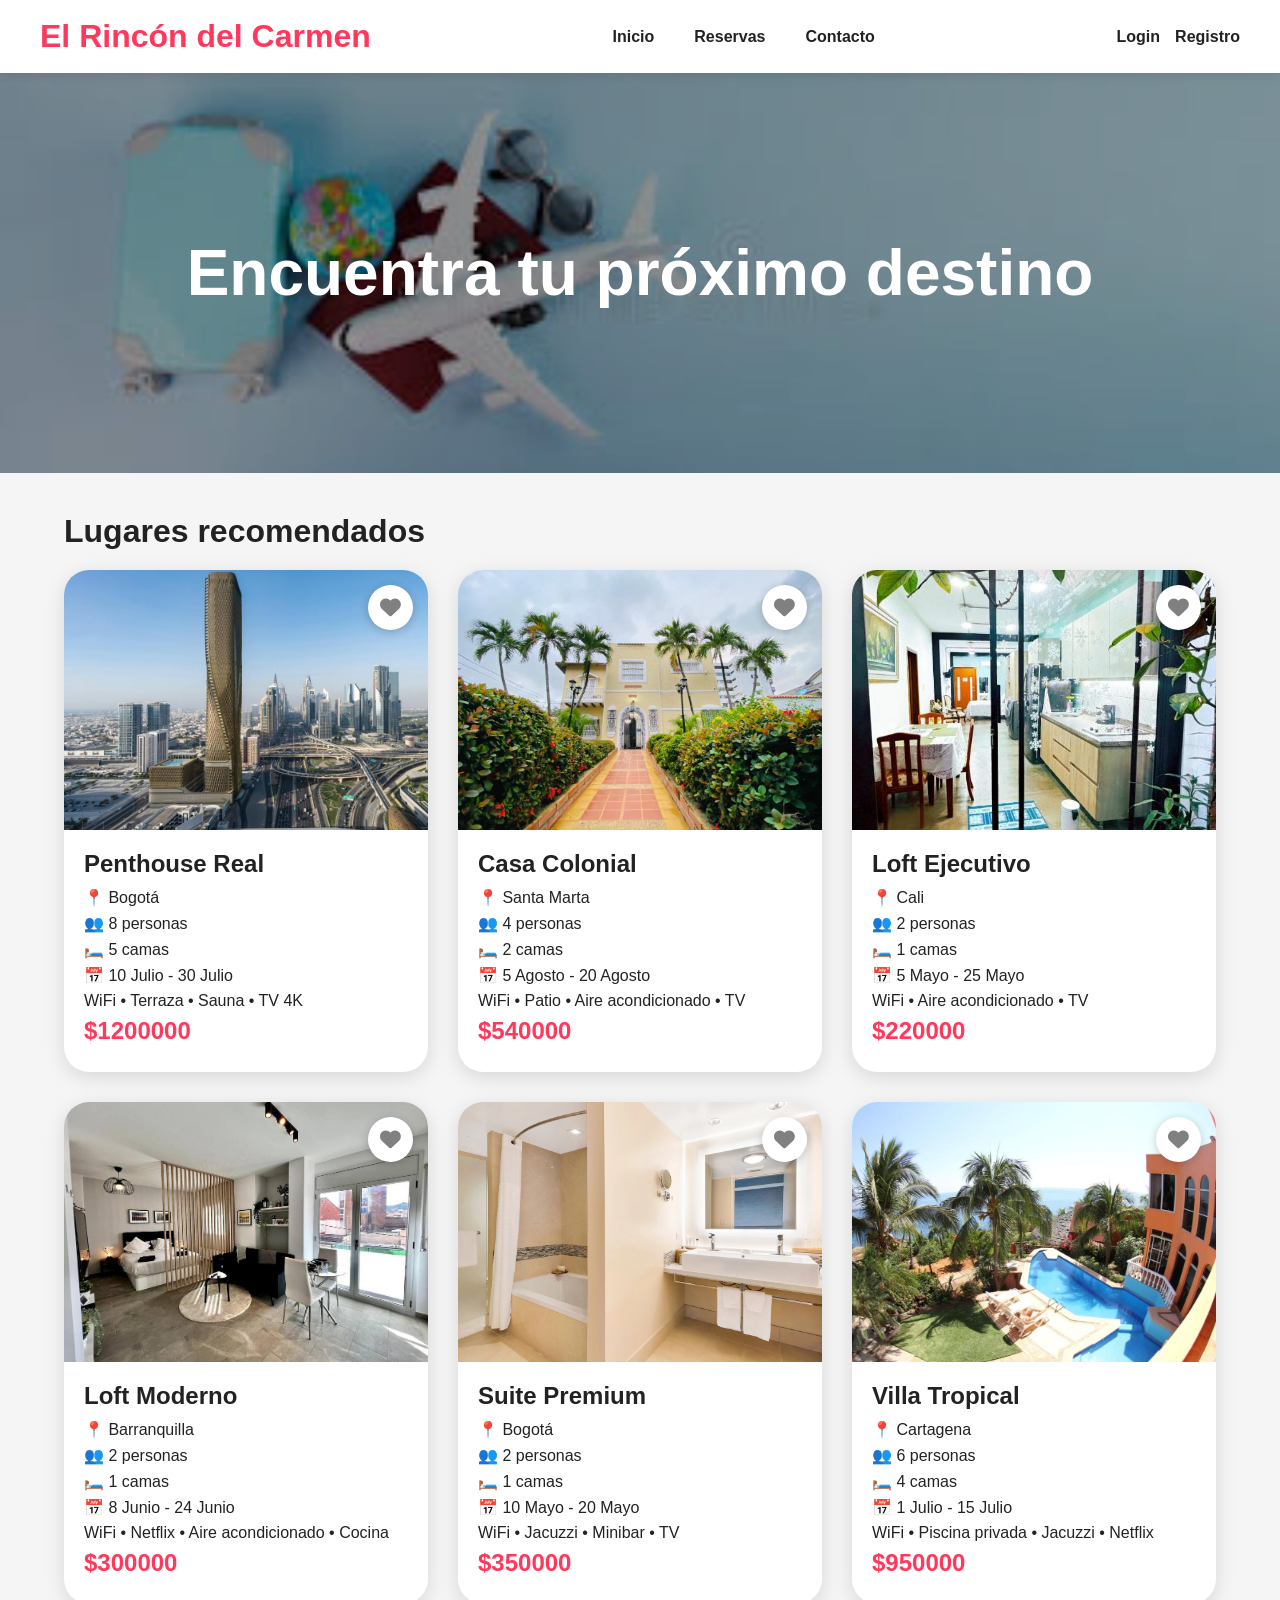
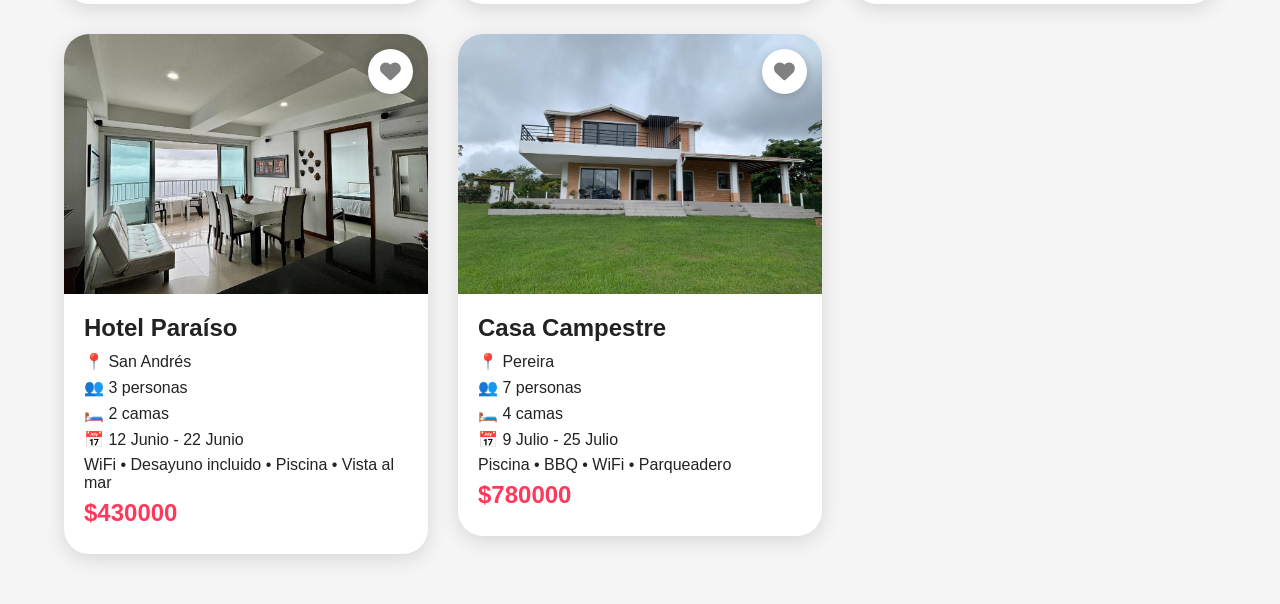
==== index.html @ 82871f6f "feat: fdgfd gfdgf  fgd" ====
<!DOCTYPE html>
<html lang="es">

<head>

    <meta charset="UTF-8">

    <meta
    name="viewport"
    content="width=device-width, initial-scale=1.0"
    >

    <title>Inicio</title>

    <link
    rel="stylesheet"
    href="css/style.css"
    >

    <link
    rel="stylesheet"
    href="https://cdnjs.cloudflare.com/ajax/libs/font-awesome/6.5.1/css/all.min.css"
    >

</head>

<body>

<header>

    <nav class="navbar">

        <div class="logo">
            El Rincón del Carmen
        </div>

        <div class="nav-center">

            <a href="index.html">
                Inicio
            </a>

            <a href="reservas.html">
                Reservas
            </a>

            <a href="contacto.html">
                Contacto
            </a>

        </div>

        <div class="nav-right">

            <a href="login.html">
                Login
            </a>

            <a href="register.html">
                Registro
            </a>

        </div>

    </nav>

</header>

<section class="hero">

    <h1>
        Encuentra tu próximo destino
    </h1>

</section>



<h2 class="section-title">
    Lugares recomendados
</h2>

<section
class="cards"
id="cards"
>

</section>
<script src="js/database.js"></script>
<script src="js/navbar.js"></script>
<script src="js/favoritos.js"></script>
<script src="js/index.js"></script>

</body>
</html>
---- css/style.css ----
*{
    margin:0;
    padding:0;
    box-sizing:border-box;
    font-family:Arial, Helvetica, sans-serif;
}

body{
    background:#f5f5f5;
    color:#222;
}

/* NAVBAR */

header{
    width:100%;
    background:white;
    box-shadow:0 2px 10px rgba(0,0,0,0.1);
    position:sticky;
    top:0;
    z-index:1000;
}

.navbar{
    max-width:1400px;
    margin:auto;
    padding:18px 40px;

    display:flex;
    align-items:center;
    justify-content:space-between;
}

.logo{
    font-size:2rem;
    font-weight:bold;
    color:#ff385c;
}

.nav-center{
    display:flex;
    gap:40px;
}

.nav-right{
    display:flex;
    gap:25px;
}

.navbar a{
    text-decoration:none;
    color:#222;
    font-weight:600;
    transition:0.3s;
}

.navbar a:hover{
    color:#ff385c;
}

/* HERO */

.hero{
    height:400px;
    background:url("../assets/img/banner.jpg");
    background-size:cover;
    background-position:center;

    display:flex;
    align-items:center;
    justify-content:center;

    position:relative;
}

.hero::before{
    content:"";
    position:absolute;
    inset:0;
    background:rgba(0,0,0,0.4);
}

.hero h1{
    position:relative;
    color:white;
    font-size:4rem;
    z-index:2;
}

/* SEARCH */

.search-container{
    display:flex;
    justify-content:center;
    margin:40px 0;
}

#buscador{
    width:70%;
    max-width:900px;

    padding:18px 25px;
    border:none;
    border-radius:40px;

    font-size:1rem;

    background:white;

    box-shadow:0 2px 12px rgba(0,0,0,0.1);
}

/* TITLES */

.section-title{
    width:90%;
    margin:40px auto 20px auto;
    font-size:2rem;
}

/* CARDS */

.cards{
    width:90%;
    margin:auto;

    display:grid;
    grid-template-columns:repeat(auto-fit,minmax(320px,1fr));
    gap:30px;

    padding-bottom:50px;
}

.card{
    background:white;
    border-radius:25px;
    overflow:hidden;

    box-shadow:0 5px 20px rgba(0,0,0,0.12);

    position:relative;

    transition:0.3s;
}

.card:hover{
    transform:translateY(-5px);
}

.carousel{
    display:flex;
    overflow-x:auto;
    scroll-snap-type:x mandatory;
}

.carousel img{
    width:100%;
    height:260px;
    object-fit:cover;
    flex-shrink:0;
    scroll-snap-align:start;
}

.favorite{
    position:absolute;
    top:15px;
    right:15px;

    width:45px;
    height:45px;

    border-radius:50%;
    background:white;

    display:flex;
    align-items:center;
    justify-content:center;

    cursor:pointer;

    box-shadow:0 2px 10px rgba(0,0,0,0.2);
}

.favorite i{
    color:gray;
    font-size:1.3rem;
}

.favorite i.active{
    color:red;
}

.card-content{
    padding:20px;
}

.card-content h3{
    margin-bottom:10px;
    font-size:1.5rem;
}

.card-content p{
    margin:7px 0;
}

.price{
    font-size:1.5rem;
    font-weight:bold;
    color:#ff385c;
}

button{
    width:100%;
    padding:14px;
    border:none;
    border-radius:12px;

    background:#ff385c;
    color:white;

    font-size:1rem;
    font-weight:bold;

    cursor:pointer;

    margin-top:15px;
}

button:hover{
    background:#e12d50;
}

/* FORMULARIOS */

.form-page{
    min-height:100vh;

    display:flex;
    justify-content:center;
    align-items:center;

    padding:40px;
}

.form-container{
    width:100%;
    max-width:500px;

    background:white;
    padding:40px;

    border-radius:25px;

    box-shadow:0 5px 20px rgba(0,0,0,0.15);
}

.form-container h1{
    margin-bottom:25px;
    text-align:center;
}

.form-container form{
    display:flex;
    flex-direction:column;
    gap:15px;
}

.form-container input{
    padding:15px;
    border-radius:12px;
    border:1px solid #ccc;
    font-size:1rem;
}

/* CONTACTO */

.contact-container{
    width:90%;
    max-width:1200px;
    margin:60px auto;

    display:grid;
    grid-template-columns:1fr 1fr;
    gap:40px;
}

.contact-box{
    background:white;
    padding:30px;
    border-radius:20px;
    box-shadow:0 5px 20px rgba(0,0,0,0.1);
}

.contact-box h2{
    margin-bottom:20px;
}

/* RESPONSIVE */

@media(max-width:900px){

    .navbar{
        flex-direction:column;
        gap:20px;
    }

    .nav-center{
        gap:20px;
    }

    .hero h1{
        font-size:2.3rem;
        text-align:center;
        padding:0 20px;
    }

    #buscador{
        width:90%;
    }

    .contact-container{
        grid-template-columns:1fr;
    }
}

@media(max-width:600px){

    .nav-center,
    .nav-right{
        flex-wrap:wrap;
        justify-content:center;
    }

    .hero{
        height:300px;
    }

    .hero h1{
        font-size:2rem;
    }

    .cards{
        grid-template-columns:1fr;
    }
    .card-content a{
    text-decoration: none;
    color: #222;
}

.card-content a:hover{
    color: #ff385c;
}

.card-content h3{
    color: #222;
    text-decoration: none;
}

.price{
    color: #ff385c;
    font-weight: bold;
    font-size: 30px;
    margin-top: 10px;
}
.banner{
    width: 100%;
    height: 420px;

    background-image:
    linear-gradient(
        rgba(0,0,0,0.45),
        rgba(0,0,0,0.45)
    ),
    url("../assets/img/banner.jpg");

    background-size: cover;
    background-position: center;

    display: flex;
    align-items: center;
    justify-content: center;

    margin-bottom: 50px;
}

.banner-overlay{
    text-align: center;
    color: white;
}

.banner-overlay h1{
    font-size: 60px;
    margin-bottom: 10px;
}

.banner-overlay p{
    font-size: 22px;
}
}
.card-link{
    text-decoration: none;
    color: inherit;
    display: block;
}

.card-link:hover{
    transform: scale(1.01);
}



.cancelar{

    width: 100%;
    padding: 12px;
    border: none;
    border-radius: 10px;
    background: #111;
    color: white;
    font-size: 15px;
    font-weight: 600;
    cursor: pointer;
    transition: 0.3s;
    margin-top: 10px;
}

.cancelar:hover{

    background: #000;
    transform: scale(1.02);
}

/* ========================= */
/* RESPONSIVE MOVIL */
/* ========================= */

@media(max-width: 768px){

    nav{

        flex-direction: column;
        gap: 15px;
        padding: 15px 20px;
        text-align: center;
    }

    .nav-left{

        width: 100%;
        justify-content: center;
        flex-wrap: wrap;
        gap: 15px;
    }

    .nav-right{

        width: 100%;
        justify-content: center;
        flex-wrap: wrap;
        gap: 10px;
    }

    .logo{

        font-size: 24px;
        text-align: center;
    }

    .hero{

        height: 300px;
        padding: 20px;
        text-align: center;
    }

    .hero-content{

        width: 100%;
        padding: 20px;
    }

    .hero-content h1{

        font-size: 32px;
        line-height: 1.2;
    }

    .hero-content p{

        font-size: 16px;
    }

    .cards{

        grid-template-columns: 1fr;
        padding: 20px;
    }

    .card{

        width: 100%;
    }

    .card img,
    .carousel-img{

        height: 220px;
    }

    .contact-container{

        flex-direction: column;
        padding: 20px;
    }

    .contact-card{

        max-width: 100%;
        padding: 25px;
    }

    .map{

        width: 100%;
        height: 300px;
    }

    .auth-container{

        width: 95%;
        padding: 25px;
    }

    input,
    button{

        font-size: 16px;
    }

    .search-container{

        width: 100%;
        padding: 0 20px;
    }

    #buscador{

        width: 100%;
    }

}
/* ========================= */
/* SCROLLBAR CARRUSEL */
/* ========================= */

.carousel::-webkit-scrollbar{

    height: 10px;
}

.carousel::-webkit-scrollbar-track{

    background: #ddd;
    border-radius: 20px;
}

.carousel::-webkit-scrollbar-thumb{

    background: #ff385c;
    border-radius: 20px;
}

.carousel::-webkit-scrollbar-thumb:hover{

    background: #e11d48;
}
/* =========================
ADMIN PANEL
========================= */

.admin-panel{

    width: 90%;
    max-width: 1400px;

    margin: 40px auto;

    display: flex;
    flex-direction: column;

    gap: 40px;
}

.admin-panel h1{

    font-size: 38px;

    text-align: center;

    color: #222;
}

.admin-panel h2{

    font-size: 28px;

    margin-bottom: 20px;

    color: #333;
}

/* GRID */

.admin-grid{

    display: grid;

    grid-template-columns:
    repeat(auto-fit, minmax(320px, 1fr));

    gap: 25px;
}

/* CARDS */

.admin-card{

    background: white;

    border-radius: 20px;

    overflow: hidden;

    box-shadow:
    0 8px 20px rgba(0,0,0,0.10);

    padding: 20px;

    transition: 0.3s;
}

.admin-card:hover{

    transform: translateY(-5px);

    box-shadow:
    0 12px 24px rgba(0,0,0,0.15);
}

.admin-card h3{

    font-size: 24px;

    margin-bottom: 15px;

    color: #222;
}

.admin-card p{

    margin: 10px 0;

    font-size: 16px;

    color: #555;

    line-height: 1.5;
}

/* BOTONES */

.admin-card button{

    margin-top: 15px;

    border: none;

    padding: 12px 18px;

    border-radius: 10px;

    cursor: pointer;

    font-size: 15px;

    font-weight: bold;

    transition: 0.3s;
}

.admin-card .reservar{

    background: #ff385c;

    color: white;
}

.admin-card .reservar:hover{

    background: #e42f50;
}

.admin-card .cancelar{

    background: #111;

    color: white;
}

.admin-card .cancelar:hover{

    background: #333;
}

/* IMAGENES */

.admin-images{

    display: flex;

    gap: 10px;

    overflow-x: auto;

    margin-bottom: 15px;

    padding-bottom: 5px;
}

.admin-images::-webkit-scrollbar{

    height: 8px;
}

.admin-images::-webkit-scrollbar-thumb{

    background: #ccc;

    border-radius: 20px;
}

.admin-img{

    width: 120px;

    height: 90px;

    object-fit: cover;

    border-radius: 12px;

    flex-shrink: 0;

    border: 2px solid #eee;
}

/* RESPONSIVE */

@media(max-width: 768px){

    .admin-panel{

        width: 95%;
    }

    .admin-panel h1{

        font-size: 28px;
    }

    .admin-panel h2{

        font-size: 22px;
    }

    .admin-grid{

        grid-template-columns: 1fr;
    }

    .admin-card{

        padding: 16px;
    }

    .admin-img{

        width: 100px;
        height: 75px;
    }
}
/* =========================
NO RESERVAS
========================= */

.no-reservas{

    font-size: 15px;

    color: #777;

    margin-top: 10px;
}

/* =========================
ADMIN NAVBAR FIX
========================= */

.header{

    width: 100%;

    background: white;

    display: flex;

    justify-content: space-between;

    align-items: center;

    padding: 18px 40px;

    box-shadow:
    0 2px 10px rgba(0,0,0,0.08);

    position: sticky;

    top: 0;

    z-index: 1000;
}

.logo a{

    text-decoration: none;

    color: #ff385c;

    font-size: 28px;

    font-weight: bold;
}

.nav-links{

    display: flex;

    gap: 30px;
}

.nav-links a{

    text-decoration: none;

    color: #222;

    font-weight: 500;

    transition: 0.3s;
}

.nav-links a:hover{

    color: #ff385c;
}

.nav-right{

    display: flex;

    align-items: center;

    gap: 15px;
}

.user-name{

    font-weight: bold;

    color: #222;
}

.logout-btn{

    background: #111;

    color: white;

    border: none;

    padding: 10px 16px;

    border-radius: 10px;

    cursor: pointer;
}

.logout-btn:hover{

    background: #333;
}

/* =========================
RESPONSIVE
========================= */

@media(max-width:768px){

    .header{

        flex-direction: column;

        gap: 15px;

        padding: 20px;
    }

    .nav-links{

        flex-wrap: wrap;

        justify-content: center;
    }

    .nav-right{

        flex-wrap: wrap;

        justify-content: center;
    }
}
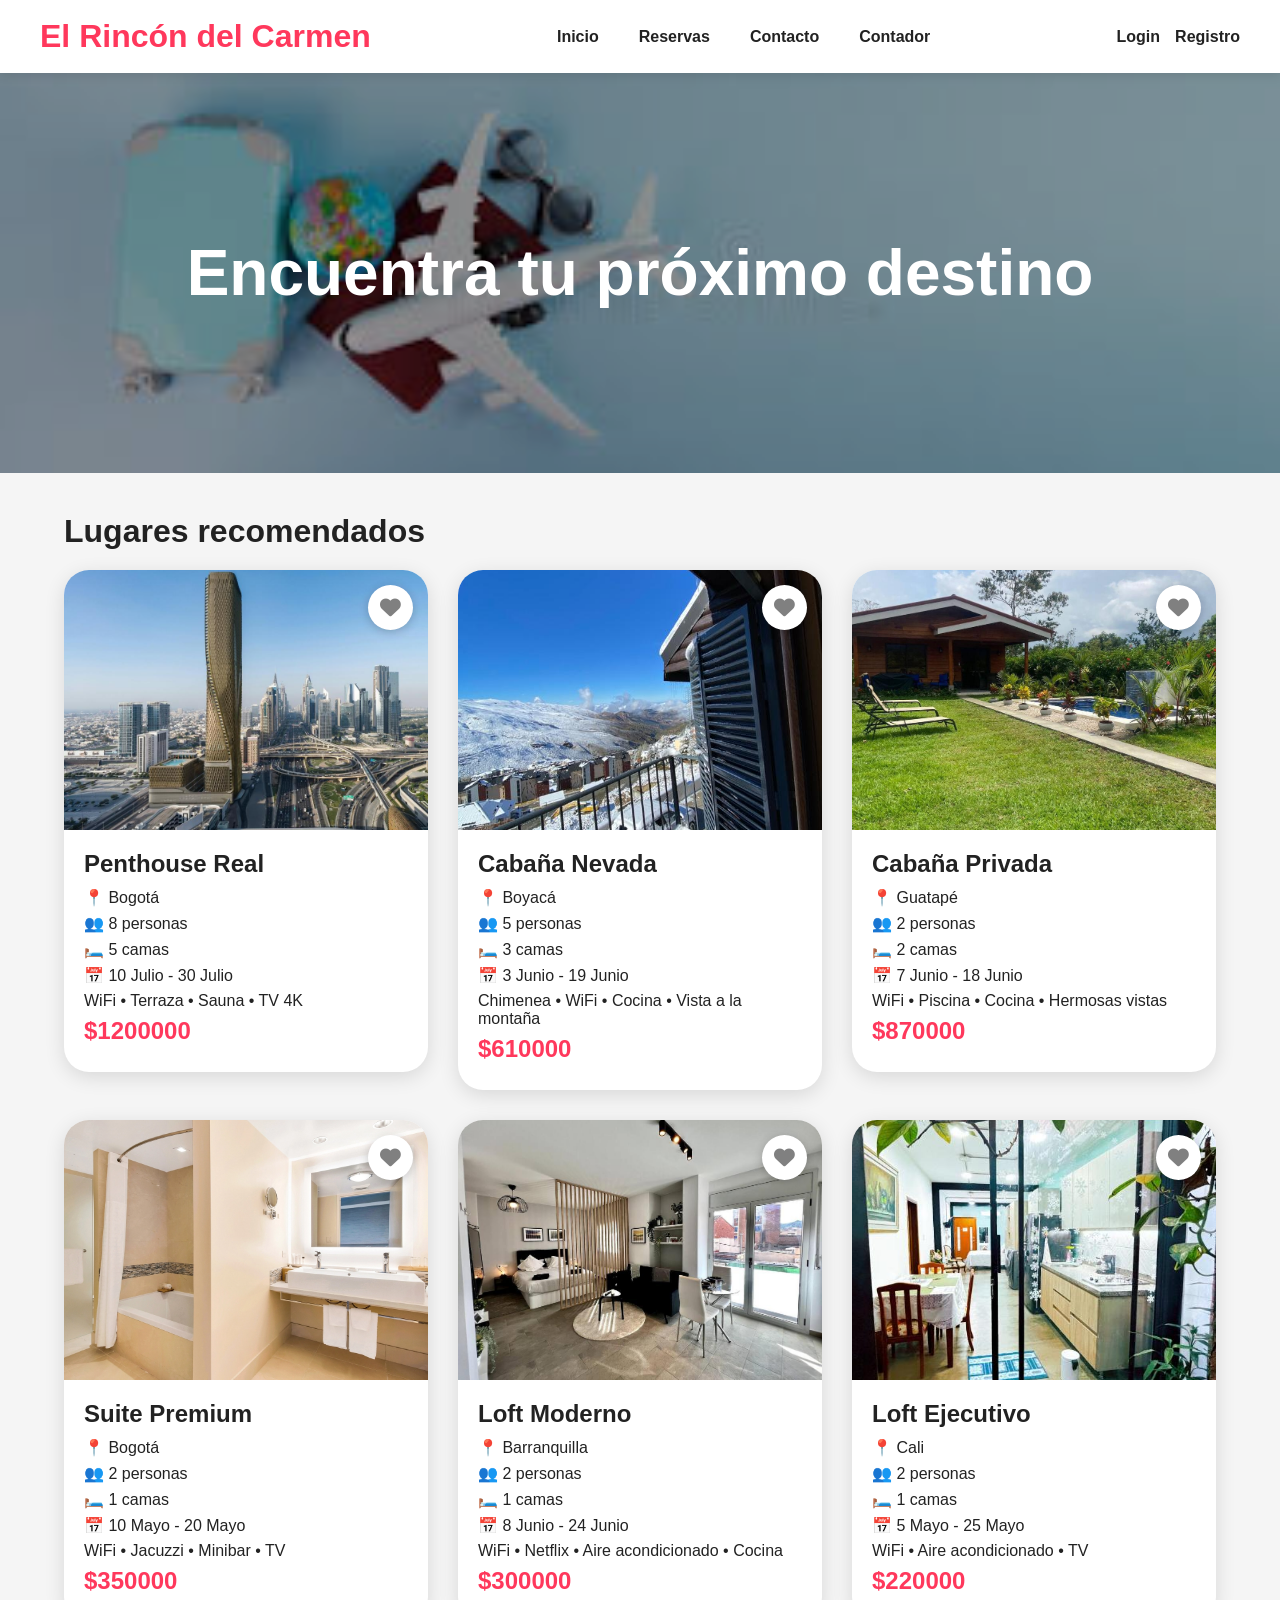
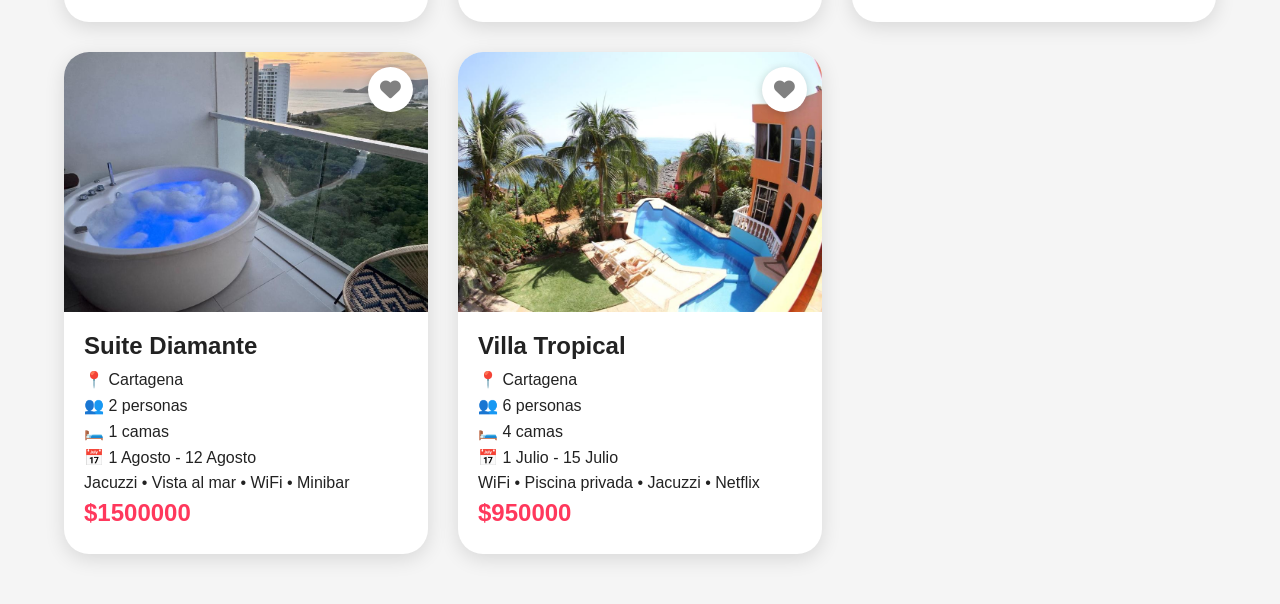
==== commit b796221a: "feat: :sparkles: evaluacion intento de hacer el contador para la evalucion" ====
--- a/index.html
+++ b/index.html
@@ -48,6 +48,10 @@
                 Contacto
             </a>
 
+            <a href="contador.html">
+                Contador
+            </a>
+
         </div>
 
         <div class="nav-right">
